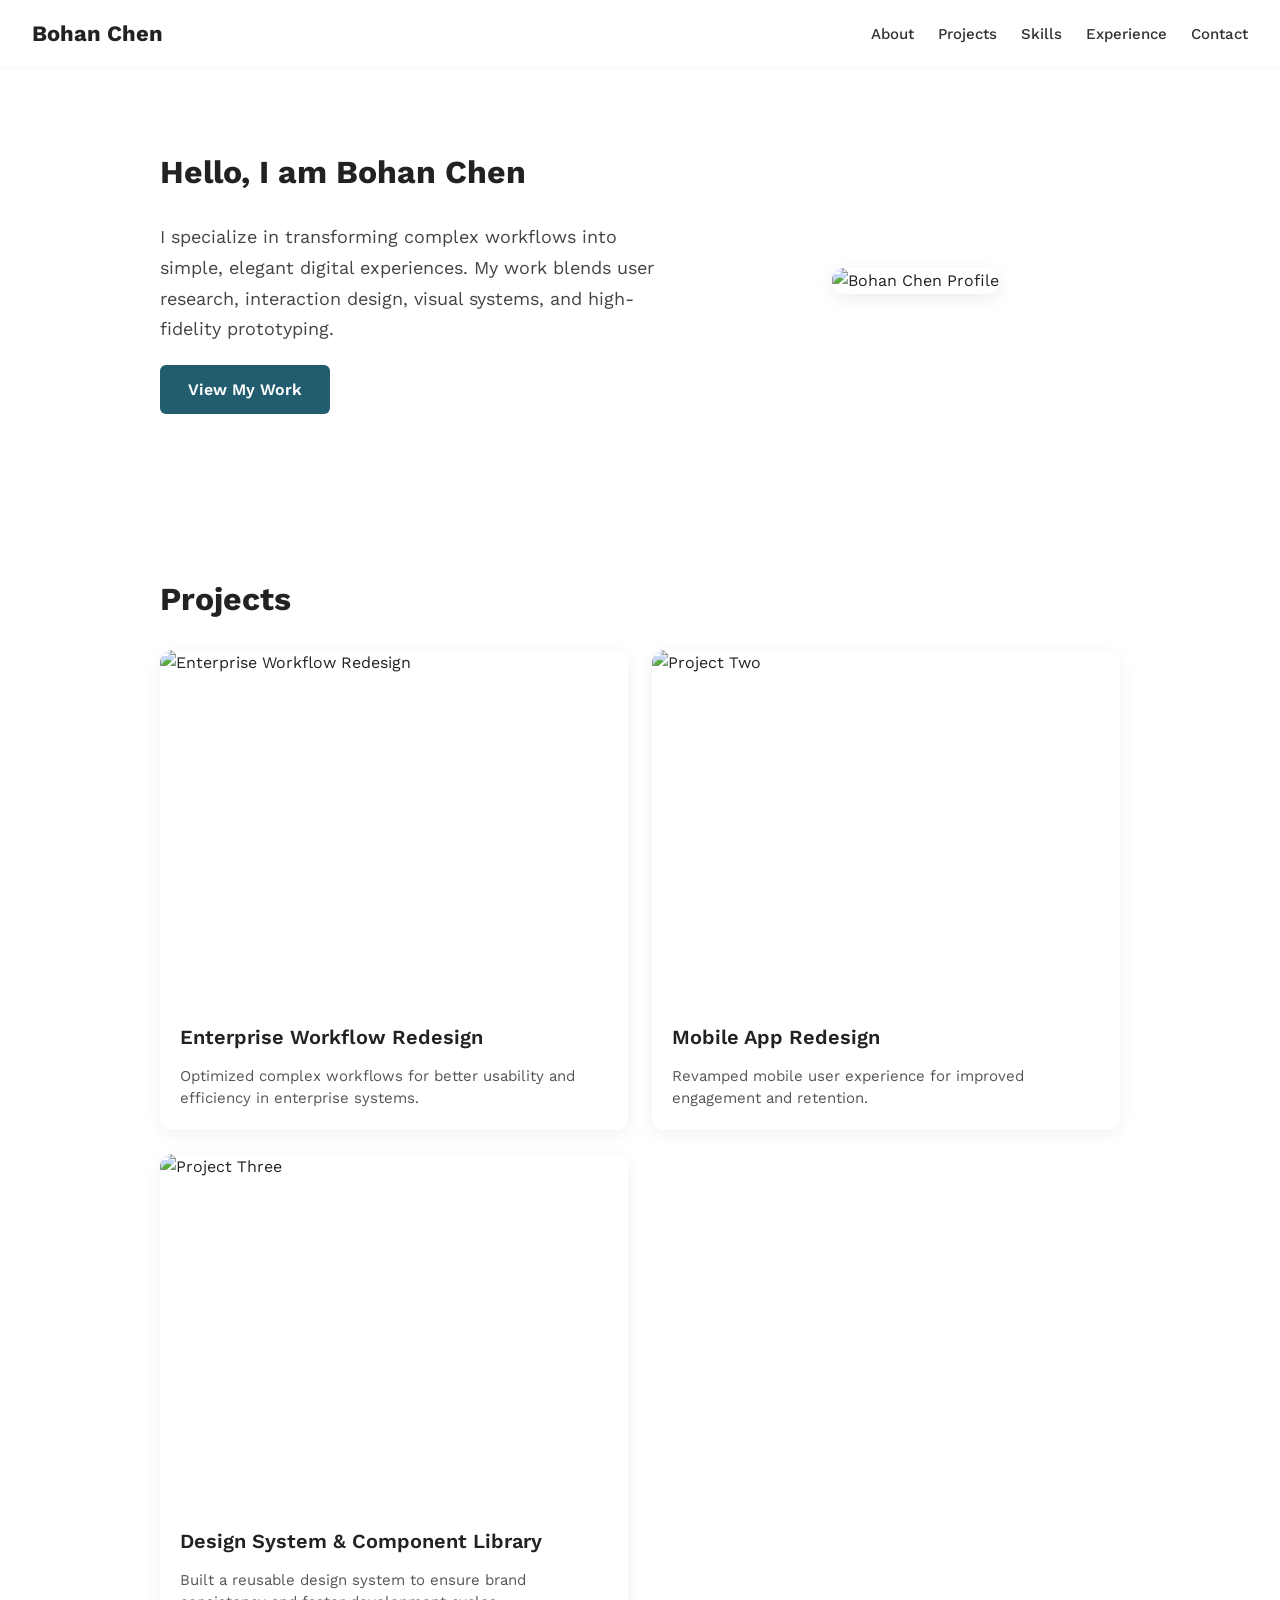
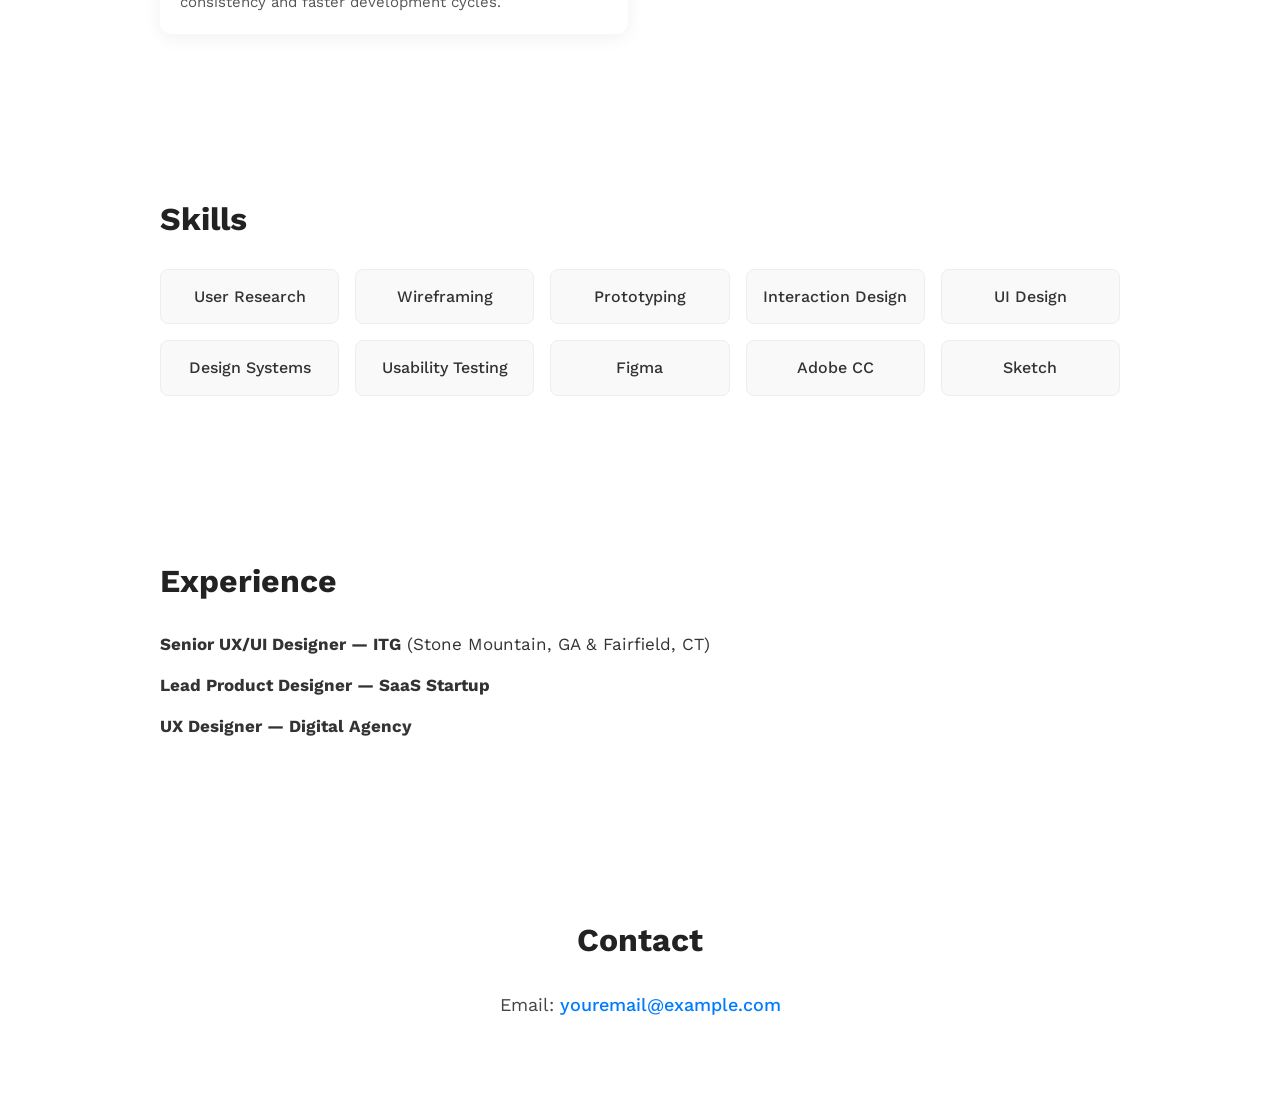
==== index.html @ be6eba89 "initial commit" ====
<!DOCTYPE html>
<html lang="en">
  <head>
    <meta charset="UTF-8" />
    <meta name="viewport" content="width=device-width, initial-scale=1.0" />
    <title>Bohan Chen — Senior UX/UI Designer</title>
    <link rel="stylesheet" href="CSS/styles.css" />
    <!-- Google Fonts: Work Sans -->
    <link href="https://fonts.googleapis.com/css2?family=Work+Sans:wght@300;400;500;600;700&display=swap" rel="stylesheet">

  </head>
  <body>
    <header>
      <div class="logo">Bohan Chen</div>

      <nav id="nav-menu">
        <a href="#about">About</a>
        <a href="#projects">Projects</a>
        <a href="#skills">Skills</a>
        <a href="#experience">Experience</a>
        <a href="#contact">Contact</a>
      </nav>

      <button id="nav-toggle" aria-label="Toggle menu">☰</button>
    </header>

    <!-- About Me -->
    <section id="about" class="section about-section">
      <div class="about-container">
        <!-- Text content -->
        <div class="about-text">
          <h2>Hello, I am Bohan Chen</h2>
          <p class="large-text">
            I specialize in transforming complex workflows into simple, elegant
            digital experiences. My work blends user research, interaction
            design, visual systems, and high-fidelity prototyping.
          </p>
           <!-- Button -->
          <a href="#projects" class="hero-btn">View My Work</a>
        </div>
        <!-- Profile image -->
        <div class="about-image">
          <img
            src="https://images.unsplash.com/photo-1532074205216-d0e1f4b87368?q=80&w=882&auto=format&fit=crop&ixlib=rb-4.1.0&ixid=M3wxMjA3fDB8MHxwaG90by1wYWdlfHx8fGVufDB8fHx8fA%3D%3D"
            alt="Bohan Chen Profile"
          />
        </div>
      </div>
    </section>

    <!-- PROJECTS -->
    <section id="projects" class="section">
      <h2>Projects</h2>
      <div class="projects-grid">
        <!-- Project 1 -->
        <a href="projects/project-1.html" class="project-link">
          <div class="project-card">
            <img
              src="https://images.unsplash.com/photo-1698376621013-c22a62d865b7?q=80&w=1740&auto=format&fit=crop&ixlib=rb-4.1.0&ixid=M3wxMjA3fDB8MHxwaG90by1wYWdlfHx8fGVufDB8fHx8fA%3D%3D"
              alt="Enterprise Workflow Redesign"
              class="project-image"
            />
            <div class="project-content">
              <h3>Enterprise Workflow Redesign</h3>
              <p>
                Optimized complex workflows for better usability and efficiency
                in enterprise systems.
              </p>
            </div>
          </div>
        </a>

        <!-- Project 2 -->
        <div class="project-card">
          <img
            src="https://images.unsplash.com/photo-1698376621013-c22a62d865b7?q=80&w=1740&auto=format&fit=crop&ixlib=rb-4.1.0&ixid=M3wxMjA3fDB8MHxwaG90by1wYWdlfHx8fGVufDB8fHx8fA%3D%3D"
            alt="Project Two"
            class="project-image"
          />
          <div class="project-content">
            <h3>Mobile App Redesign</h3>
            <p>
              Revamped mobile user experience for improved engagement and
              retention.
            </p>
          </div>
        </div>

        <!-- Project 3 -->
        <div class="project-card">
          <img
            src="https://images.unsplash.com/photo-1698376621013-c22a62d865b7?q=80&w=1740&auto=format&fit=crop&ixlib=rb-4.1.0&ixid=M3wxMjA3fDB8MHxwaG90by1wYWdlfHx8fGVufDB8fHx8fA%3D%3D"
            alt="Project Three"
            class="project-image"
          />
          <div class="project-content">
            <h3>Design System & Component Library</h3>
            <p>
              Built a reusable design system to ensure brand consistency and
              faster development cycles.
            </p>
          </div>
        </div>
      </div>
    </section>

    <!-- Skills -->
    <section id="skills" class="section">
      <h2>Skills</h2>
      <ul class="skills-grid">
        <li>User Research</li>
        <li>Wireframing</li>
        <li>Prototyping</li>
        <li>Interaction Design</li>
        <li>UI Design</li>
        <li>Design Systems</li>
        <li>Usability Testing</li>
        <li>Figma</li>
        <li>Adobe CC</li>
        <li>Sketch</li>
      </ul>
    </section>

    <!-- Experience -->
    <section id="experience" class="section">
      <h2>Experience</h2>
      <ul class="experience-list">
        <li>
          <strong>Senior UX/UI Designer — ITG</strong> (Stone Mountain, GA &
          Fairfield, CT)
        </li>
        <li><strong>Lead Product Designer — SaaS Startup</strong></li>
        <li><strong>UX Designer — Digital Agency</strong></li>
      </ul>
    </section>

    <!-- Contact -->
    <section id="contact" class="section contact">
      <h2>Contact</h2>
      <p>
        Email: <a href="mailto:youremail@example.com">youremail@example.com</a>
      </p>
    </section>

    <!-- Javascript -->
    <script src="JS/main.js"></script>
  </body>
</html>
---- CSS/styles.css ----
/* RESET & GLOBAL */
* {
  margin: 0;
  padding: 0;
  box-sizing: border-box;
}
body {
  font-family: -apple-system, BlinkMacSystemFont, "Segoe UI", Roboto, Arial, sans-serif;
  line-height: 1.6;
  color: #222;
  background: #fff;
  scroll-behavior: smooth;
}
a {
  text-decoration: none;
  color: inherit;
} 
  
/* Global font */
body {
    font-family: 'Work Sans', sans-serif;
}

/* Headings */
h1, h2, h3, h4, h5, h6 {
    font-weight: 600; /* semi-bold */
}

/* Paragraphs and body text */
p, li, a, span {
    font-weight: 400; /* normal */
}



/* HEADER */
header {
  position: sticky;
  top: 0;
  width: 100%;
  background: rgba(255, 255, 255, 0.95);
  backdrop-filter: saturate(180%) blur(10px);
  display: flex;
  justify-content: space-between;
  align-items: center;
  padding: 16px 32px;
  box-shadow: 0 1px 4px rgba(0,0,0,0.05);
  z-index: 1000;
}

.logo {
  font-size: 22px;
  font-weight: bold;
}

nav {
  display: flex;
  gap: 24px;
}

nav a {
  font-size: 15px;
  font-weight: 500;
  color: #333;
  transition: color 0.2s ease;
}

nav a:hover {
  color: #007bff;
}

#nav-toggle {
  display: none;
  font-size: 26px;
  background: none;
  border: none;
  cursor: pointer;
}

/* ABOUT SECTION */
.about-section {
    padding: 60px 20px;
}

.about-container {
    display: flex;
    align-items: center;
    justify-content: space-between;
    max-width: 1000px;
    margin: auto;
    gap: 40px;
    flex-wrap: wrap; /* Makes it responsive */
}

.about-text {
    flex: 1 1 500px;
}

.about-image {
    flex: 1 1 400px;
    text-align: center;
}

.about-image img {
    max-width: 100%;
    height: auto;
    border-radius: 12px;
    box-shadow: 0 4px 18px rgba(0,0,0,0.08);
}

.hero-btn {
    display: inline-block;
    padding: 12px 28px;
    background-color: #215D6E;
    color: #fff;
    border-radius: 6px;
    text-decoration: none;
    font-weight: 600;
    transition: background-color 0.3s ease, transform 0.3s ease;
    margin-top: 20px; /* space below text */
}
.hero-btn:hover {
    background-color: #1a4d54;
    transform: translateY(-2px);
}



/* SECTIONS */
.section {
  padding: 80px 20px;
  max-width: 1000px;
  margin: auto;
}
.section h2 {
  font-size: 32px;
  font-weight: 700;
  margin-bottom: 24px;
}
.section p {
  font-size: 18px;
  color: #444;
  line-height: 1.7;
}

/* SKILLS */
.skills-grid {
  display: grid;
  grid-template-columns: repeat(auto-fit, minmax(160px, 1fr));
  gap: 16px;
  list-style: none;
}

.skills-grid li {
  background: #f9f9f9;
  border: 1px solid #eee;
  padding: 14px;
  text-align: center;
  border-radius: 8px;
  font-weight: 500;
  color: #333;
  transition: background 0.2s ease;
}
.skills-grid li:hover {
  background: #fff;
}

/* PROJECTS */
.projects-grid {
    display: grid;
    gap: 24px;
    grid-template-columns: repeat(2, 1fr); /* exactly 2 columns on desktop */
}

/* Responsive: 1 column on mobile */
@media (max-width: 768px) {
    .projects-grid {
        grid-template-columns: 1fr;
    }
}

.project-card {
    background: #fff;
    border-radius: 12px;
    box-shadow: 0 4px 18px rgba(0,0,0,0.06);
    transition: transform 0.2s ease, box-shadow 0.2s ease;
    overflow: hidden;
    display: flex;
    flex-direction: column;
}

.project-card:hover {
    transform: translateY(-4px);
    box-shadow: 0 8px 28px rgba(0,0,0,0.1);
}

.project-card .project-image {
    width: 100%;
    aspect-ratio: 4 / 3; /* width:height = 4:3 */
    object-fit: cover;   /* ensures image fills the box without stretching */
    display: block;
    border-top-left-radius: 12px;
    border-top-right-radius: 12px;
}


.project-card .project-content {
    padding: 20px;
}

.project-card h3 {
    font-size: 20px;
    margin-bottom: 12px;
}

.project-card p {
    font-size: 15px;
    color: #555;
    line-height: 1.5;
}

/* EXPERIENCE LIST */
.experience-list {
  list-style: none;
  padding-left: 0;
}
.experience-list li {
  margin-bottom: 14px;
  font-size: 17px;
  color: #333;
}

/* CONTACT SECTION */
.contact {
  text-align: center;
  padding-bottom: 100px;
}
.contact p a {
  color: #007bff;
  font-weight: 500;
}

/* RESPONSIVE / MOBILE MENU */
@media (max-width: 770px) {
  nav {
    display: none;
    flex-direction: column;
    gap: 16px;
    padding: 20px;
    background: white;
    position: absolute;
    top: 64px;
    right: 32px;
    width: 200px;
    box-shadow: 0 4px 24px rgba(0,0,0,0.1);
    border-radius: 8px;
  }
  nav.open {
    display: flex;
  }
  #nav-toggle {
    display: block;
  }
}

/* HERO PROJECT IMAGE */
.hero-image {
    width: 100%;
    aspect-ratio: 16 / 6;    /* width:height = 16:6 (shorter than before) */
    object-fit: cover;
    display: block;
}


/* PROJECT TITLE */
.project-title h1 {
    font-size: 36px;
    font-weight: 800;
    margin-bottom: 12px;
}
.project-title h2 {
    font-size: 20px;
    font-weight: 400;
    color: #555;
}

/* BULLETS */
.project-bullets ul {
    list-style-type: disc;
    margin-left: 20px;
}

/* COMPARISON CHART */
.project-chart table {
    width: 100%;
    border-collapse: collapse;
    margin-top: 16px;
}
.project-chart th, .project-chart td {
    border: 1px solid #ddd;
    padding: 12px;
    text-align: center;
}
.project-chart th {
    background-color: #f4f4f4;
    font-weight: 600;
}

/* IMAGE GRID */
.image-grid {
    display: grid;
    grid-template-columns: repeat(auto-fit, minmax(280px, 1fr));
    gap: 16px;
    margin-top: 16px;
}
.image-grid img {
    width: 100%;
    border-radius: 8px;
    object-fit: cover;
}
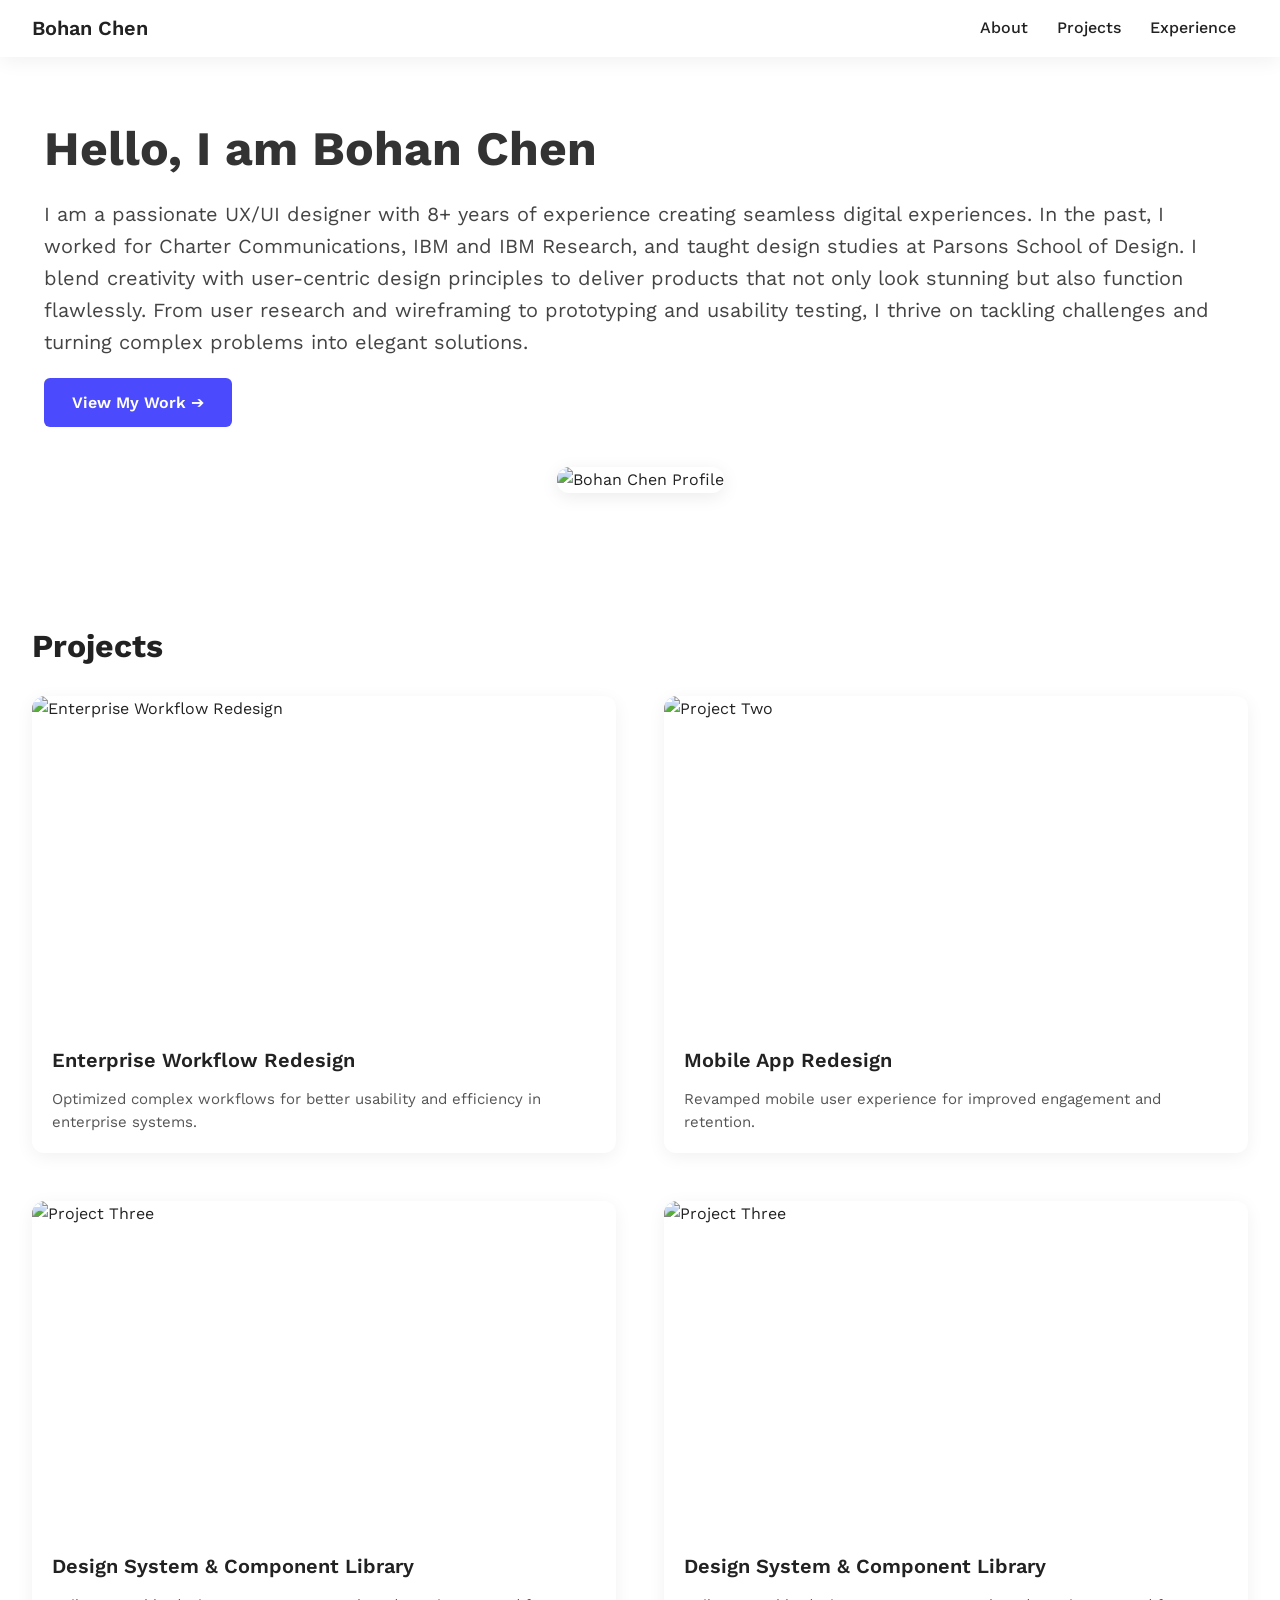
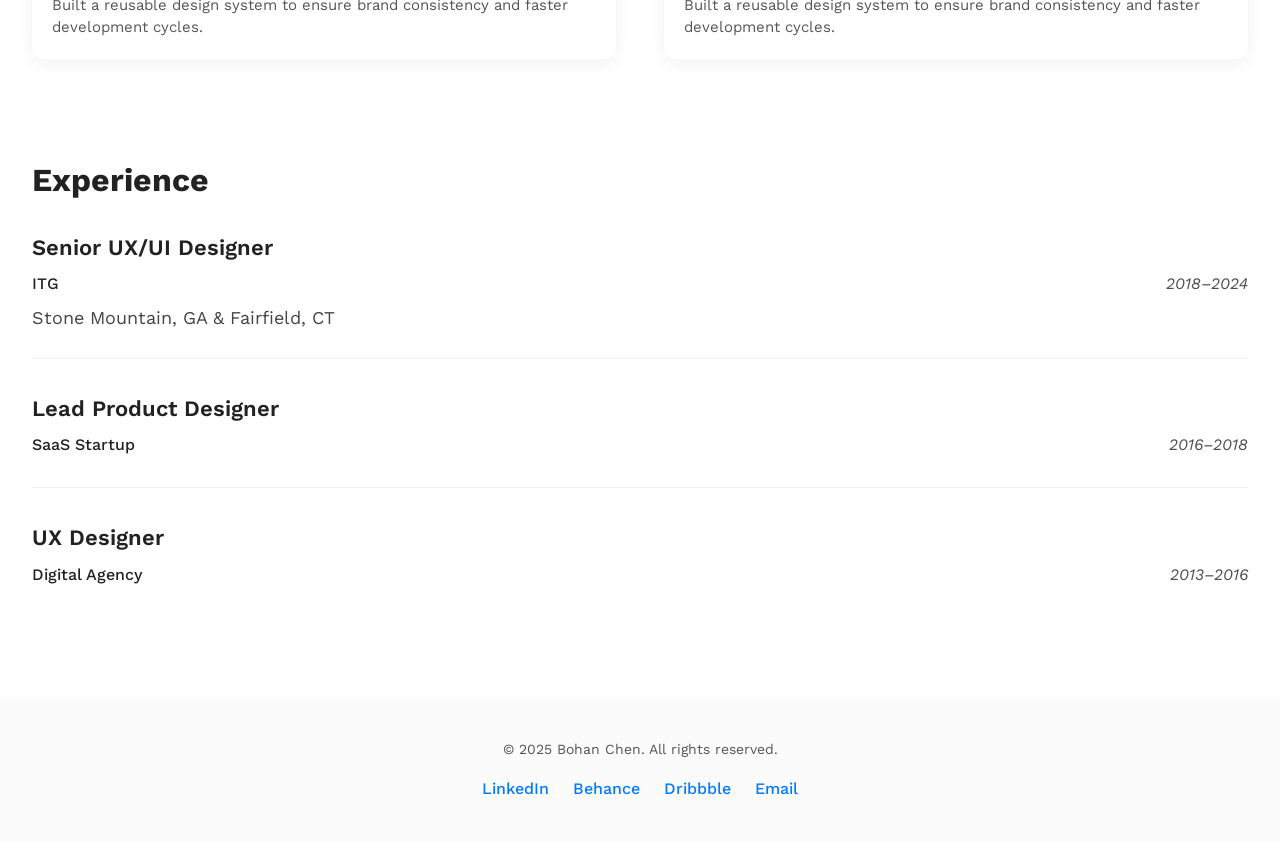
==== commit 35d70f42: "update style and Update portfolio: mobile menu overlay, close button fix, projects grid padding, foo" ====
--- a/index.html
+++ b/index.html
@@ -6,42 +6,53 @@
     <title>Bohan Chen — Senior UX/UI Designer</title>
     <link rel="stylesheet" href="CSS/styles.css" />
     <!-- Google Fonts: Work Sans -->
-    <link href="https://fonts.googleapis.com/css2?family=Work+Sans:wght@300;400;500;600;700&display=swap" rel="stylesheet">
-
+    <link
+      href="https://fonts.googleapis.com/css2?family=Work+Sans:wght@300;400;500;600;700&display=swap"
+      rel="stylesheet"
+    />
   </head>
   <body>
     <header>
-      <div class="logo">Bohan Chen</div>
+      <div class="header-container">
+        <div class="logo">Bohan Chen</div>
 
-      <nav id="nav-menu">
-        <a href="#about">About</a>
-        <a href="#projects">Projects</a>
-        <a href="#skills">Skills</a>
-        <a href="#experience">Experience</a>
-        <a href="#contact">Contact</a>
-      </nav>
+        <nav id="nav-menu">
+            <button id="nav-close" aria-label="Close menu">×</button>
+          <a href="#about">About</a>
+          <a href="#projects">Projects</a>
+          <a href="#experience">Experience</a>
+        </nav>
 
-      <button id="nav-toggle" aria-label="Toggle menu">☰</button>
+        <button id="nav-toggle">☰</button>
+      </div>
     </header>
 
+
+
     <!-- About Me -->
-    <section id="about" class="section about-section">
+    <section id="about" class="about-section">
       <div class="about-container">
         <!-- Text content -->
         <div class="about-text">
           <h2>Hello, I am Bohan Chen</h2>
           <p class="large-text">
-            I specialize in transforming complex workflows into simple, elegant
-            digital experiences. My work blends user research, interaction
-            design, visual systems, and high-fidelity prototyping.
+            I am a passionate UX/UI designer with 8+ years of experience creating seamless 
+            digital experiences. In the past, I worked for Charter Communications, IBM and IBM Research, 
+            and taught design studies at Parsons School of Design. I blend creativity with user-centric 
+            design principles to deliver products that not only look stunning but also function flawlessly. 
+            From user research and wireframing to prototyping and usability testing, I thrive on tackling 
+            challenges and turning complex problems into elegant solutions.
           </p>
-           <!-- Button -->
-          <a href="#projects" class="hero-btn">View My Work</a>
+          <!-- Button -->
+          <a href="#projects" class="hero-btn">
+            View My Work
+            <span class="btn-icon">➔</span>
+          </a>
         </div>
         <!-- Profile image -->
         <div class="about-image">
           <img
-            src="https://images.unsplash.com/photo-1532074205216-d0e1f4b87368?q=80&w=882&auto=format&fit=crop&ixlib=rb-4.1.0&ixid=M3wxMjA3fDB8MHxwaG90by1wYWdlfHx8fGVufDB8fHx8fA%3D%3D"
+            src="https://images.unsplash.com/photo-1506794778202-cad84cf45f1d?q=80&w=987&auto=format&fit=crop&ixlib=rb-4.1.0&ixid=M3wxMjA3fDB8MHxwaG90by1wYWdlfHx8fGVufDB8fHx8fA%3D%3D"
             alt="Bohan Chen Profile"
           />
         </div>
@@ -101,46 +112,81 @@
             </p>
           </div>
         </div>
+         <!-- Project 4 -->
+        <div class="project-card">
+          <img
+            src="https://images.unsplash.com/photo-1698376621013-c22a62d865b7?q=80&w=1740&auto=format&fit=crop&ixlib=rb-4.1.0&ixid=M3wxMjA3fDB8MHxwaG90by1wYWdlfHx8fGVufDB8fHx8fA%3D%3D"
+            alt="Project Three"
+            class="project-image"
+          />
+          <div class="project-content">
+            <h3>Design System & Component Library</h3>
+            <p>
+              Built a reusable design system to ensure brand consistency and
+              faster development cycles.
+            </p>
+          </div>
+        </div>
       </div>
     </section>
 
-    <!-- Skills -->
-    <section id="skills" class="section">
-      <h2>Skills</h2>
-      <ul class="skills-grid">
-        <li>User Research</li>
-        <li>Wireframing</li>
-        <li>Prototyping</li>
-        <li>Interaction Design</li>
-        <li>UI Design</li>
-        <li>Design Systems</li>
-        <li>Usability Testing</li>
-        <li>Figma</li>
-        <li>Adobe CC</li>
-        <li>Sketch</li>
-      </ul>
-    </section>
+    <!-- EXPERIENCE -->
+    <section id="experience" class="section experience-section">
+      <h2>Experience</h2>
 
-    <!-- Experience -->
-    <section id="experience" class="section">
-      <h2>Experience</h2>
-      <ul class="experience-list">
-        <li>
-          <strong>Senior UX/UI Designer — ITG</strong> (Stone Mountain, GA &
-          Fairfield, CT)
-        </li>
-        <li><strong>Lead Product Designer — SaaS Startup</strong></li>
-        <li><strong>UX Designer — Digital Agency</strong></li>
-      </ul>
-    </section>
+      <div class="experience-item">
+        <h3 class="job-title">Senior UX/UI Designer</h3>
+        <div class="job-meta">
+          <span class="company">ITG</span>
+          <span class="year">2018–2024</span>
+        </div>
+        <p class="job-location">Stone Mountain, GA & Fairfield, CT</p>
+      </div>
 
-    <!-- Contact -->
-    <section id="contact" class="section contact">
-      <h2>Contact</h2>
-      <p>
-        Email: <a href="mailto:youremail@example.com">youremail@example.com</a>
-      </p>
-    </section>
+      <div class="experience-item">
+        <h3 class="job-title">Lead Product Designer</h3>
+        <div class="job-meta">
+          <span class="company">SaaS Startup</span>
+          <span class="year">2016–2018</span>
+        </div>
+      </div>
+
+      <div class="experience-item">
+        <h3 class="job-title">UX Designer</h3>
+        <div class="job-meta">
+          <span class="company">Digital Agency</span>
+          <span class="year">2013–2016</span>
+        </div>
+      </div>
+    </section>    
+
+    <!-- FOOTER -->
+    <footer class="site-footer">
+      <div class="footer-container">
+        <p>&copy; 2025 Bohan Chen. All rights reserved.</p>
+        <div class="footer-socials">
+          <a
+            href="https://www.linkedin.com/in/yourprofile"
+            target="_blank"
+            aria-label="LinkedIn"
+            >LinkedIn</a
+          >
+          <a
+            href="https://www.behance.net/yourprofile"
+            target="_blank"
+            aria-label="Behance"
+            >Behance</a
+          >
+          <a
+            href="https://dribbble.com/yourprofile"
+            target="_blank"
+            aria-label="Dribbble"
+            >Dribbble</a
+          >
+          <a href="mailto:youremail@example.com" aria-label="Email">Email</a>
+        </div>
+      </div>
+    </footer>
 
     <!-- Javascript -->
     <script src="JS/main.js"></script>
--- a/CSS/styles.css
+++ b/CSS/styles.css
@@ -34,76 +34,175 @@
 
 
 /* HEADER */
+/* Glass Header */
 header {
-  position: sticky;
-  top: 0;
-  width: 100%;
-  background: rgba(255, 255, 255, 0.95);
-  backdrop-filter: saturate(180%) blur(10px);
-  display: flex;
-  justify-content: space-between;
-  align-items: center;
-  padding: 16px 32px;
-  box-shadow: 0 1px 4px rgba(0,0,0,0.05);
-  z-index: 1000;
-}
-
-.logo {
-  font-size: 22px;
-  font-weight: bold;
-}
-
-nav {
-  display: flex;
-  gap: 24px;
-}
-
-nav a {
-  font-size: 15px;
-  font-weight: 500;
-  color: #333;
-  transition: color 0.2s ease;
-}
-
-nav a:hover {
-  color: #007bff;
-}
-
+    position: fixed;
+    top: 0;
+    left: 0;
+    width: 100%;
+    padding: 12px 0;
+    z-index: 1000;
+
+    background: rgba(255, 255, 255, 0.4);
+    backdrop-filter: blur(16px) saturate(180%);
+    -webkit-backdrop-filter: blur(16px) saturate(180%);
+    border-bottom: 1px solid rgba(255, 255, 255, 0.3);
+    box-shadow: 0 4px 20px rgba(0,0,0,0.06);
+}
+
+/* Max-width container */
+.header-container {
+    max-width: 1440px;
+    margin: 0 auto;
+    padding: 0 32px;
+
+    display: flex;
+    justify-content: space-between;
+    align-items: center;
+}
+
+/* Logo */
+header .logo {
+    font-size: 20px;
+    font-weight: 600;
+}
+
+/* Navigation links */
+header nav a {
+    margin: 0 12px;
+    font-size: 16px;
+    font-weight: 500;
+    color: var(--text-primary);
+    transition: opacity 0.25s ease;
+}
+
+header nav a:hover {
+    opacity: 0.6;
+}
+
+/* Mobile menu button */
 #nav-toggle {
-  display: none;
-  font-size: 26px;
-  background: none;
-  border: none;
-  cursor: pointer;
-}
+    display: none;
+    background: none;
+    border: none;
+    font-size: 26px;
+    cursor: pointer;
+}
+
+/* MOBILE MENU: slide-in from right */
+
+#nav-close {
+  display: none; /* hide by default on desktop */
+}
+
+@media (max-width: 770px) {
+  #nav-close {
+    display: block; /* show only on mobile */
+    align-self: flex-end;
+    font-size: 28px;
+    background: none;
+    border: none;
+    cursor: pointer;
+    color: #333;
+    margin-bottom: 24px;
+    transition: color 0.2s ease;
+  }
+
+  #nav-close:hover {
+    color: #007bff;
+  }
+}
+
+
+@media (max-width: 770px) {
+  nav {
+    display: flex;
+    flex-direction: column;
+    gap: 16px;
+    padding: 40px 24px;
+    background: rgba(255, 255, 255, 0.95);
+    backdrop-filter: saturate(180%) blur(10px);
+    position: fixed;
+    top: 0;
+    right: -100%; /* hidden by default */
+    height: 100vh;
+    width: 66.66%; /* 2/3 screen */
+    max-width: 400px; /* optional max width */
+    box-shadow: -4px 0 24px rgba(0,0,0,0.1);
+    border-radius: 12px 0 0 12px;
+    transition: right 0.3s ease;
+    z-index: 2000;
+  }
+
+  nav.open {
+    right: 0; /* slide in */
+  }
+
+  #nav-toggle {
+    display: block;
+  }
+}
+
+
 
 /* ABOUT SECTION */
 .about-section {
-    padding: 60px 20px;
-}
+    padding: 140px 20px 64px; 
+    /* top = 140px (avoids overlap)
+       bottom = 120px (more breathing room)
+       sides = 20px 
+    */
+}
+
+@media (max-width: 768px) {
+    .about-section {
+        padding: 120px 0px 32px; /* slightly reduced for mobile */
+    }
+}
+.about-text h2 {
+    font-size: 48px; /* or 44px, adjust to taste */
+    font-weight: 700;
+    line-height: 1.2;
+    margin-bottom: 20px;
+    color: #333;
+}
+.about-text .large-text {
+    font-size: 20px; /* slightly bigger for hero feel */
+    line-height: 1.6;
+    color: #444;
+}
+
 
 .about-container {
     display: flex;
     align-items: center;
     justify-content: space-between;
-    max-width: 1000px;
+    max-width: 1440px;
     margin: auto;
     gap: 40px;
-    flex-wrap: wrap; /* Makes it responsive */
-}
+    flex-wrap: wrap;
+    padding: 0 24px; /* MATCH HEADER PADDING */
+}
+
+.about-section {
+    padding-top: 120px; /* adjust to taste */
+    padding-bottom: 80px;
+}
+
 
 .about-text {
-    flex: 1 1 500px;
+    flex: 1 1 900px;
 }
 
 .about-image {
-    flex: 1 1 400px;
+    flex: 1 1 300px;
     text-align: center;
 }
 
 .about-image img {
     max-width: 100%;
-    height: auto;
+    max-height: auto;
+    object-fit: cover;
     border-radius: 12px;
     box-shadow: 0 4px 18px rgba(0,0,0,0.08);
 }
@@ -111,7 +210,7 @@
 .hero-btn {
     display: inline-block;
     padding: 12px 28px;
-    background-color: #215D6E;
+    background-color: #4b4afc;
     color: #fff;
     border-radius: 6px;
     text-decoration: none;
@@ -120,7 +219,7 @@
     margin-top: 20px; /* space below text */
 }
 .hero-btn:hover {
-    background-color: #1a4d54;
+    background-color: #3b3bdb;
     transform: translateY(-2px);
 }
 
@@ -128,8 +227,8 @@
 
 /* SECTIONS */
 .section {
-  padding: 80px 20px;
-  max-width: 1000px;
+  padding: 48px 32px;
+  max-width: 1440px;
   margin: auto;
 }
 .section h2 {
@@ -143,32 +242,10 @@
   line-height: 1.7;
 }
 
-/* SKILLS */
-.skills-grid {
-  display: grid;
-  grid-template-columns: repeat(auto-fit, minmax(160px, 1fr));
-  gap: 16px;
-  list-style: none;
-}
-
-.skills-grid li {
-  background: #f9f9f9;
-  border: 1px solid #eee;
-  padding: 14px;
-  text-align: center;
-  border-radius: 8px;
-  font-weight: 500;
-  color: #333;
-  transition: background 0.2s ease;
-}
-.skills-grid li:hover {
-  background: #fff;
-}
-
 /* PROJECTS */
 .projects-grid {
     display: grid;
-    gap: 24px;
+    gap: 48px;
     grid-template-columns: repeat(2, 1fr); /* exactly 2 columns on desktop */
 }
 
@@ -176,6 +253,7 @@
 @media (max-width: 768px) {
     .projects-grid {
         grid-template-columns: 1fr;
+        gap: 32px;
     }
 }
 
@@ -196,7 +274,7 @@
 
 .project-card .project-image {
     width: 100%;
-    aspect-ratio: 4 / 3; /* width:height = 4:3 */
+    aspect-ratio: 16 / 9; /* width:height = 10:9 */
     object-fit: cover;   /* ensures image fills the box without stretching */
     display: block;
     border-top-left-radius: 12px;
@@ -219,50 +297,91 @@
     line-height: 1.5;
 }
 
-/* EXPERIENCE LIST */
-.experience-list {
-  list-style: none;
-  padding-left: 0;
-}
-.experience-list li {
-  margin-bottom: 14px;
-  font-size: 17px;
-  color: #333;
-}
-
-/* CONTACT SECTION */
-.contact {
-  text-align: center;
-  padding-bottom: 100px;
-}
-.contact p a {
-  color: #007bff;
+/* EXPERIENCE SECTION */
+.experience-item {
+  margin-bottom: 32px;
+  padding-bottom: 24px;
+  border-bottom: 1px solid rgba(0,0,0,0.06);
+}
+
+.experience-item:last-child {
+  border-bottom: none;
+}
+
+.job-title {
+  font-size: 22px;
+  font-weight: 600;
+  margin-bottom: 6px;
+  color: var(--text-primary);
+}
+
+.job-meta {
+  display: flex;
+  justify-content: space-between;
+  font-size: 16px;
+  color: var(--text-secondary);
+  margin-bottom: 6px;
+}
+
+.company {
   font-weight: 500;
 }
 
-/* RESPONSIVE / MOBILE MENU */
-@media (max-width: 770px) {
-  nav {
-    display: none;
-    flex-direction: column;
-    gap: 16px;
-    padding: 20px;
-    background: white;
-    position: absolute;
-    top: 64px;
-    right: 32px;
-    width: 200px;
-    box-shadow: 0 4px 24px rgba(0,0,0,0.1);
-    border-radius: 8px;
-  }
-  nav.open {
+.year {
+  font-style: italic;
+  opacity: 0.8;
+}
+
+.job-location {
+  font-size: 15px;
+  color: var(--text-tertiary);
+  margin-top: 4px;
+}
+
+
+/* FOOTER */
+.site-footer {
+    background: #fbfbfb;
+    backdrop-filter: saturate(180%) blur(12px);
+    -webkit-backdrop-filter: saturate(180%) blur(12px);
+    border-top: 1px solid rgba(255,255,255,0.3);
+    padding: 40px 32px;
+    text-align: center;
+}
+
+.footer-container {
+    max-width: 1440px;
+    margin: auto;
+}
+
+.footer-container p {
+    font-size: 14px;
+    color: #555;
+    margin-bottom: 16px;
+}
+
+.footer-socials {
     display: flex;
-  }
-  #nav-toggle {
-    display: block;
-  }
-}
-
+    justify-content: center;
+    gap: 24px;
+    flex-wrap: wrap;
+}
+
+.footer-socials a {
+    font-weight: 500;
+    color: #007bff;
+    transition: color 0.3s ease;
+}
+
+.footer-socials a:hover {
+    color: #215D6E;
+    text-decoration: underline;
+}
+
+
+
+
+/* --------------------- PROJECT DETAIL PAGE STYLES --------------------- */
 /* HERO PROJECT IMAGE */
 .hero-image {
     width: 100%;
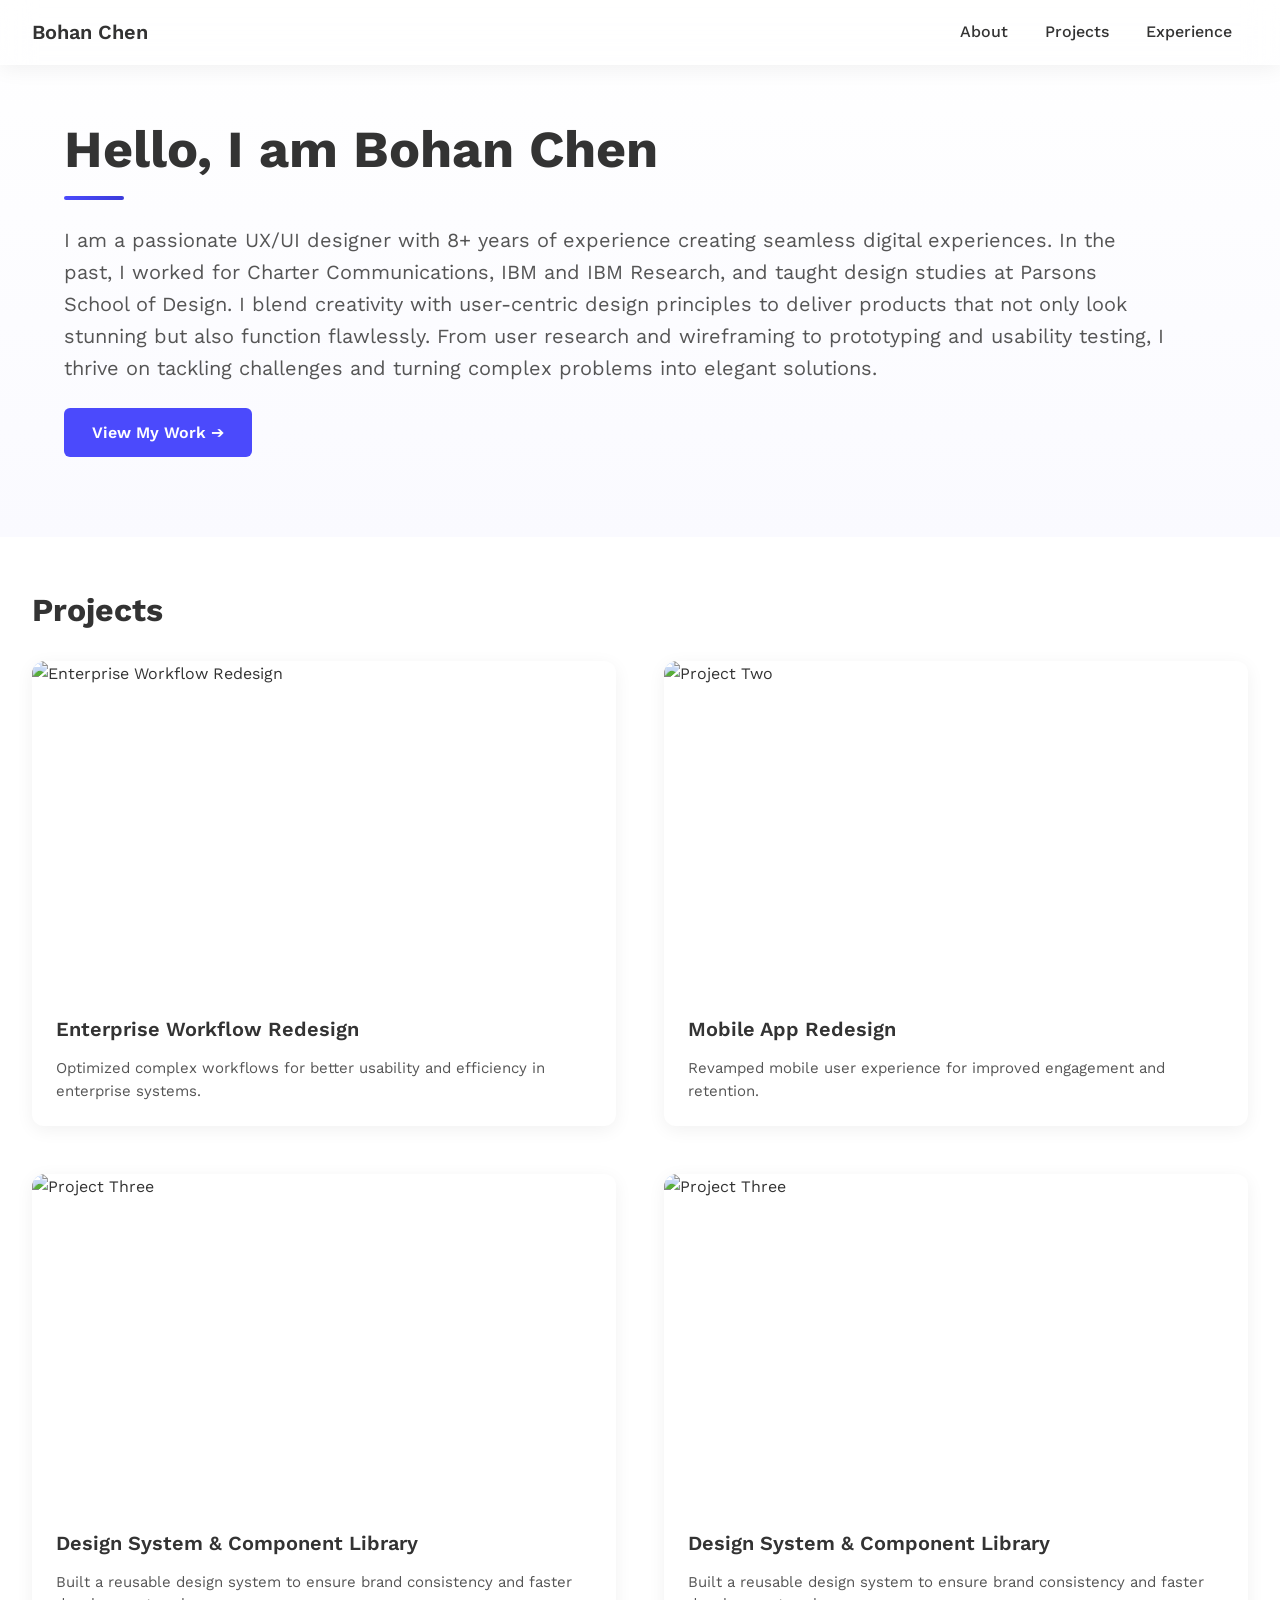
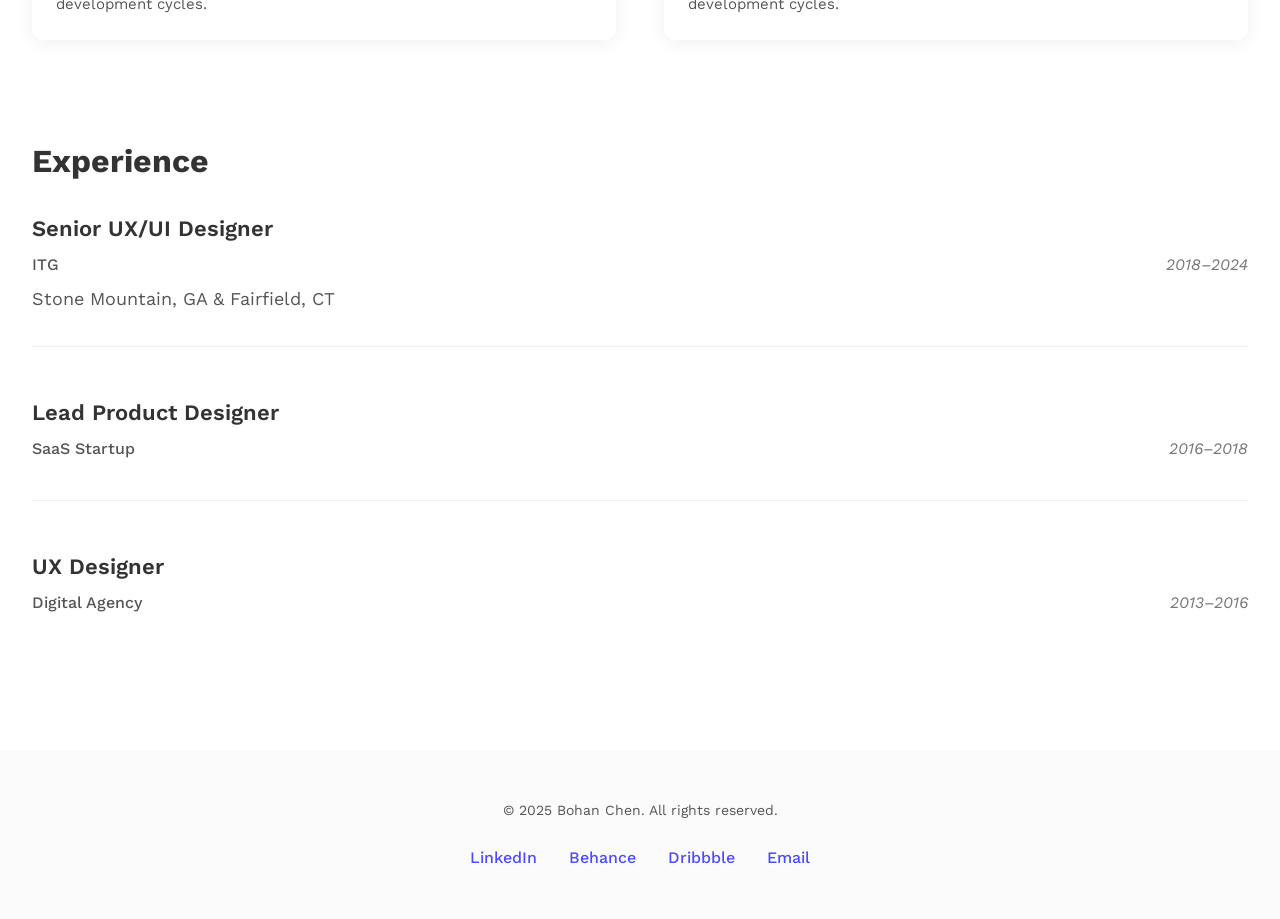
==== commit 465c80d9: "update the hero by removing the image, clean up the CSS file" ====
--- a/index.html
+++ b/index.html
@@ -48,13 +48,6 @@
             View My Work
             <span class="btn-icon">➔</span>
           </a>
-        </div>
-        <!-- Profile image -->
-        <div class="about-image">
-          <img
-            src="https://images.unsplash.com/photo-1506794778202-cad84cf45f1d?q=80&w=987&auto=format&fit=crop&ixlib=rb-4.1.0&ixid=M3wxMjA3fDB8MHxwaG90by1wYWdlfHx8fGVufDB8fHx8fA%3D%3D"
-            alt="Bohan Chen Profile"
-          />
         </div>
       </div>
     </section>
--- a/CSS/styles.css
+++ b/CSS/styles.css
@@ -1,46 +1,66 @@
+/* ---------------------------------- */
+/* VARIABLES */
+/* ---------------------------------- */
+:root {
+    /* Colors */
+    --color-primary: #4b4afc;
+    --color-primary-dark: #3b3bdb;
+    --color-text: #333;
+    --color-text-secondary: #555;
+    --color-text-tertiary: #777;
+    --color-bg: #fff;
+    --color-bg-light: #fbfbfb;
+    
+    /* Spacing */
+    --spacing-xs: 12px;
+    --spacing-sm: 16px;
+    --spacing-md: 24px;
+    --spacing-lg: 32px;
+    --spacing-xl: 48px;
+    
+    /* Fonts */
+    --font-family: 'Work Sans', sans-serif;
+}
+
+/* ---------------------------------- */
 /* RESET & GLOBAL */
+/* ---------------------------------- */
 * {
-  margin: 0;
-  padding: 0;
-  box-sizing: border-box;
-}
+    margin: 0;
+    padding: 0;
+    box-sizing: border-box;
+}
+
 body {
-  font-family: -apple-system, BlinkMacSystemFont, "Segoe UI", Roboto, Arial, sans-serif;
-  line-height: 1.6;
-  color: #222;
-  background: #fff;
-  scroll-behavior: smooth;
-}
+    font-family: var(--font-family);
+    line-height: 1.6;
+    color: var(--color-text);
+    background: var(--color-bg);
+    scroll-behavior: smooth;
+}
+
 a {
-  text-decoration: none;
-  color: inherit;
-} 
-  
-/* Global font */
-body {
-    font-family: 'Work Sans', sans-serif;
-}
-
-/* Headings */
+    text-decoration: none;
+    color: inherit;
+}
+
 h1, h2, h3, h4, h5, h6 {
-    font-weight: 600; /* semi-bold */
-}
-
-/* Paragraphs and body text */
+    font-weight: 600;
+}
+
 p, li, a, span {
-    font-weight: 400; /* normal */
-}
-
-
-
-/* HEADER */
-/* Glass Header */
+    font-weight: 400;
+}
+
+/* ---------------------------------- */
+/* HEADER & NAVIGATION */
+/* ---------------------------------- */
 header {
     position: fixed;
     top: 0;
     left: 0;
     width: 100%;
-    padding: 12px 0;
+    padding: var(--spacing-sm) 0;
     z-index: 1000;
 
     background: rgba(255, 255, 255, 0.4);
@@ -50,29 +70,24 @@
     box-shadow: 0 4px 20px rgba(0,0,0,0.06);
 }
 
-/* Max-width container */
 .header-container {
     max-width: 1440px;
     margin: 0 auto;
-    padding: 0 32px;
-
+    padding: 0 var(--spacing-lg);
     display: flex;
     justify-content: space-between;
     align-items: center;
 }
 
-/* Logo */
 header .logo {
     font-size: 20px;
     font-weight: 600;
 }
 
-/* Navigation links */
 header nav a {
-    margin: 0 12px;
+    margin: 0 var(--spacing-sm);
     font-size: 16px;
     font-weight: 500;
-    color: var(--text-primary);
     transition: opacity 0.25s ease;
 }
 
@@ -80,7 +95,6 @@
     opacity: 0.6;
 }
 
-/* Mobile menu button */
 #nav-toggle {
     display: none;
     background: none;
@@ -89,182 +103,178 @@
     cursor: pointer;
 }
 
-/* MOBILE MENU: slide-in from right */
-
 #nav-close {
-  display: none; /* hide by default on desktop */
-}
-
+    display: none; /* desktop default */
+}
+
+/* MOBILE MENU */
 @media (max-width: 770px) {
-  #nav-close {
-    display: block; /* show only on mobile */
-    align-self: flex-end;
-    font-size: 28px;
-    background: none;
-    border: none;
-    cursor: pointer;
-    color: #333;
-    margin-bottom: 24px;
-    transition: color 0.2s ease;
-  }
-
-  #nav-close:hover {
-    color: #007bff;
-  }
-}
-
-
-@media (max-width: 770px) {
-  nav {
-    display: flex;
-    flex-direction: column;
-    gap: 16px;
-    padding: 40px 24px;
-    background: rgba(255, 255, 255, 0.95);
-    backdrop-filter: saturate(180%) blur(10px);
-    position: fixed;
-    top: 0;
-    right: -100%; /* hidden by default */
-    height: 100vh;
-    width: 66.66%; /* 2/3 screen */
-    max-width: 400px; /* optional max width */
-    box-shadow: -4px 0 24px rgba(0,0,0,0.1);
-    border-radius: 12px 0 0 12px;
-    transition: right 0.3s ease;
-    z-index: 2000;
-  }
-
-  nav.open {
-    right: 0; /* slide in */
-  }
-
-  #nav-toggle {
-    display: block;
-  }
-}
-
-
-
-/* ABOUT SECTION */
-.about-section {
-    padding: 140px 20px 64px; 
-    /* top = 140px (avoids overlap)
-       bottom = 120px (more breathing room)
-       sides = 20px 
-    */
-}
-
-@media (max-width: 768px) {
-    .about-section {
-        padding: 120px 0px 32px; /* slightly reduced for mobile */
-    }
-}
-.about-text h2 {
-    font-size: 48px; /* or 44px, adjust to taste */
-    font-weight: 700;
-    line-height: 1.2;
-    margin-bottom: 20px;
-    color: #333;
-}
-.about-text .large-text {
-    font-size: 20px; /* slightly bigger for hero feel */
-    line-height: 1.6;
-    color: #444;
-}
-
-
-.about-container {
-    display: flex;
-    align-items: center;
-    justify-content: space-between;
-    max-width: 1440px;
-    margin: auto;
-    gap: 40px;
-    flex-wrap: wrap;
-    padding: 0 24px; /* MATCH HEADER PADDING */
-}
-
-.about-section {
-    padding-top: 120px; /* adjust to taste */
-    padding-bottom: 80px;
-}
-
-
-.about-text {
-    flex: 1 1 900px;
-}
-
-.about-image {
-    flex: 1 1 300px;
-    text-align: center;
-}
-
-.about-image img {
-    max-width: 100%;
-    max-height: auto;
-    object-fit: cover;
-    border-radius: 12px;
-    box-shadow: 0 4px 18px rgba(0,0,0,0.08);
-}
-
+    #nav-toggle {
+        display: block;
+    }
+
+    #nav-close {
+        display: block;
+        align-self: flex-end;
+        font-size: 28px;
+        background: none;
+        border: none;
+        cursor: pointer;
+        color: var(--color-text);
+        margin-bottom: var(--spacing-xl);
+        transition: color 0.2s ease;
+    }
+
+    #nav-close:hover {
+        color: var(--color-primary);
+    }
+
+    nav {
+        display: flex;
+        flex-direction: column;
+        gap: var(--spacing-sm);
+        padding: var(--spacing-xl) var(--spacing-md);
+        background: rgba(255,255,255,0.95);
+        backdrop-filter: saturate(180%) blur(10px);
+        position: fixed;
+        top: 0;
+        right: -100%;
+        height: 100vh;
+        width: 66.66%;
+        max-width: 400px;
+        border-radius: 12px 0 0 12px;
+        box-shadow: -4px 0 24px rgba(0,0,0,0.1);
+        transition: right 0.3s ease;
+        z-index: 2000;
+    }
+
+    nav.open {
+        right: 0;
+    }
+}
+
+/* ---------------------------------- */
+/* BUTTONS */
+/* ---------------------------------- */
 .hero-btn {
     display: inline-block;
     padding: 12px 28px;
-    background-color: #4b4afc;
+    background-color: var(--color-primary);
     color: #fff;
     border-radius: 6px;
+    font-weight: 600;
     text-decoration: none;
-    font-weight: 600;
     transition: background-color 0.3s ease, transform 0.3s ease;
-    margin-top: 20px; /* space below text */
-}
+    margin-top: var(--spacing-md);
+}
+
 .hero-btn:hover {
-    background-color: #3b3bdb;
+    background-color: var(--color-primary-dark);
     transform: translateY(-2px);
 }
 
-
-
-/* SECTIONS */
+/* ---------------------------------- */
+/* ABOUT SECTION */
+/* ---------------------------------- */
+.about-section {
+    padding: 120px var(--spacing-lg) 80px;
+    background: linear-gradient(to bottom, rgba(255,255,255,1), rgba(250,250,255,1));
+    text-align: left;
+}
+
+.about-container {
+    max-width: 1440px;
+    margin: 0 auto;
+    padding: 0 var(--spacing-lg);
+}
+
+.about-text {
+    max-width: 1100px;
+    flex: 1 1 600px;
+}
+
+.about-text h2 {
+    font-size: 52px;
+    font-weight: 700;
+    line-height: 1.15;
+    margin-bottom: 24px;
+    color: var(--color-text);
+    position: relative;
+}
+
+.about-text h2::after {
+    content: "";
+    display: block;
+    width: 60px;
+    height: 4px;
+    background: linear-gradient(90deg, var(--color-primary), var(--color-primary-dark));
+    margin-top: 16px;
+    border-radius: 2px;
+}
+
+.about-text .large-text {
+    font-size: 20px;
+    line-height: 1.6;
+    color: var(--color-text-secondary);
+}
+
+@media (max-width: 768px) {
+    .about-text h2 {
+        font-size: 36px;
+        line-height: 1.2;
+        margin-bottom: 20px;
+    }
+
+    .about-text .large-text {
+        font-size: 16px;
+    }
+}
+
+/* ---------------------------------- */
+/* SECTIONS & HEADINGS */
+/* ---------------------------------- */
 .section {
-  padding: 48px 32px;
-  max-width: 1440px;
-  margin: auto;
-}
+    padding: var(--spacing-xl) var(--spacing-lg);
+    max-width: 1440px;
+    margin: auto;
+}
+
 .section h2 {
-  font-size: 32px;
-  font-weight: 700;
-  margin-bottom: 24px;
-}
+    font-size: 32px;
+    font-weight: 700;
+    margin-bottom: var(--spacing-md);
+}
+
 .section p {
-  font-size: 18px;
-  color: #444;
-  line-height: 1.7;
-}
-
-/* PROJECTS */
+    font-size: 18px;
+    color: var(--color-text-secondary);
+    line-height: 1.7;
+}
+
+/* ---------------------------------- */
+/* PROJECTS GRID */
+/* ---------------------------------- */
 .projects-grid {
     display: grid;
-    gap: 48px;
-    grid-template-columns: repeat(2, 1fr); /* exactly 2 columns on desktop */
-}
-
-/* Responsive: 1 column on mobile */
+    grid-template-columns: repeat(2, 1fr);
+    gap: var(--spacing-xl);
+}
+
 @media (max-width: 768px) {
     .projects-grid {
         grid-template-columns: 1fr;
-        gap: 32px;
+        gap: var(--spacing-lg);
     }
 }
 
 .project-card {
-    background: #fff;
+    background: var(--color-bg);
     border-radius: 12px;
     box-shadow: 0 4px 18px rgba(0,0,0,0.06);
-    transition: transform 0.2s ease, box-shadow 0.2s ease;
     overflow: hidden;
     display: flex;
     flex-direction: column;
+    transition: transform 0.2s ease, box-shadow 0.2s ease;
 }
 
 .project-card:hover {
@@ -272,18 +282,16 @@
     box-shadow: 0 8px 28px rgba(0,0,0,0.1);
 }
 
-.project-card .project-image {
+.project-card img {
     width: 100%;
-    aspect-ratio: 16 / 9; /* width:height = 10:9 */
-    object-fit: cover;   /* ensures image fills the box without stretching */
-    display: block;
+    aspect-ratio: 16 / 9;
+    object-fit: cover;
     border-top-left-radius: 12px;
     border-top-right-radius: 12px;
 }
 
-
 .project-card .project-content {
-    padding: 20px;
+    padding: var(--spacing-md);
 }
 
 .project-card h3 {
@@ -293,59 +301,62 @@
 
 .project-card p {
     font-size: 15px;
-    color: #555;
+    color: var(--color-text-secondary);
     line-height: 1.5;
 }
 
+/* ---------------------------------- */
 /* EXPERIENCE SECTION */
+/* ---------------------------------- */
 .experience-item {
-  margin-bottom: 32px;
-  padding-bottom: 24px;
-  border-bottom: 1px solid rgba(0,0,0,0.06);
+    margin-bottom: var(--spacing-xl);
+    padding-bottom: var(--spacing-lg);
+    border-bottom: 1px solid rgba(0,0,0,0.06);
 }
 
 .experience-item:last-child {
-  border-bottom: none;
+    border-bottom: none;
 }
 
 .job-title {
-  font-size: 22px;
-  font-weight: 600;
-  margin-bottom: 6px;
-  color: var(--text-primary);
+    font-size: 22px;
+    font-weight: 600;
+    margin-bottom: 6px;
+    color: var(--color-text);
 }
 
 .job-meta {
-  display: flex;
-  justify-content: space-between;
-  font-size: 16px;
-  color: var(--text-secondary);
-  margin-bottom: 6px;
+    display: flex;
+    justify-content: space-between;
+    font-size: 16px;
+    color: var(--color-text-secondary);
+    margin-bottom: 6px;
 }
 
 .company {
-  font-weight: 500;
+    font-weight: 500;
 }
 
 .year {
-  font-style: italic;
-  opacity: 0.8;
+    font-style: italic;
+    opacity: 0.8;
 }
 
 .job-location {
-  font-size: 15px;
-  color: var(--text-tertiary);
-  margin-top: 4px;
-}
-
-
+    font-size: 15px;
+    color: var(--color-text-tertiary);
+    margin-top: 4px;
+}
+
+/* ---------------------------------- */
 /* FOOTER */
+/* ---------------------------------- */
 .site-footer {
-    background: #fbfbfb;
+    background: var(--color-bg-light);
     backdrop-filter: saturate(180%) blur(12px);
     -webkit-backdrop-filter: saturate(180%) blur(12px);
-    border-top: 1px solid rgba(255,255,255,0.3);
-    padding: 40px 32px;
+    border-top: 1px solid rgba(255, 255, 255, 0.3);
+    padding: var(--spacing-xl) var(--spacing-lg);
     text-align: center;
 }
 
@@ -356,20 +367,20 @@
 
 .footer-container p {
     font-size: 14px;
-    color: #555;
-    margin-bottom: 16px;
+    color: var(--color-text-secondary);
+    margin-bottom: var(--spacing-md);
 }
 
 .footer-socials {
     display: flex;
     justify-content: center;
-    gap: 24px;
+    gap: var(--spacing-lg);
     flex-wrap: wrap;
 }
 
 .footer-socials a {
     font-weight: 500;
-    color: #007bff;
+    color: var(--color-primary);
     transition: color 0.3s ease;
 }
 
@@ -378,60 +389,58 @@
     text-decoration: underline;
 }
 
-
-
-
-/* --------------------- PROJECT DETAIL PAGE STYLES --------------------- */
-/* HERO PROJECT IMAGE */
+/* ---------------------------------- */
+/* PROJECT DETAIL PAGE STYLES */
+/* ---------------------------------- */
 .hero-image {
     width: 100%;
-    aspect-ratio: 16 / 6;    /* width:height = 16:6 (shorter than before) */
+    aspect-ratio: 16 / 6;
     object-fit: cover;
     display: block;
 }
 
-
-/* PROJECT TITLE */
 .project-title h1 {
     font-size: 36px;
     font-weight: 800;
     margin-bottom: 12px;
 }
+
 .project-title h2 {
     font-size: 20px;
     font-weight: 400;
-    color: #555;
-}
-
-/* BULLETS */
+    color: var(--color-text-secondary);
+}
+
 .project-bullets ul {
     list-style-type: disc;
-    margin-left: 20px;
-}
-
-/* COMPARISON CHART */
+    margin-left: var(--spacing-md);
+}
+
 .project-chart table {
     width: 100%;
     border-collapse: collapse;
-    margin-top: 16px;
-}
-.project-chart th, .project-chart td {
+    margin-top: var(--spacing-sm);
+}
+
+.project-chart th,
+.project-chart td {
     border: 1px solid #ddd;
     padding: 12px;
     text-align: center;
 }
+
 .project-chart th {
     background-color: #f4f4f4;
     font-weight: 600;
 }
 
-/* IMAGE GRID */
 .image-grid {
     display: grid;
     grid-template-columns: repeat(auto-fit, minmax(280px, 1fr));
-    gap: 16px;
-    margin-top: 16px;
-}
+    gap: var(--spacing-sm);
+    margin-top: var(--spacing-sm);
+}
+
 .image-grid img {
     width: 100%;
     border-radius: 8px;
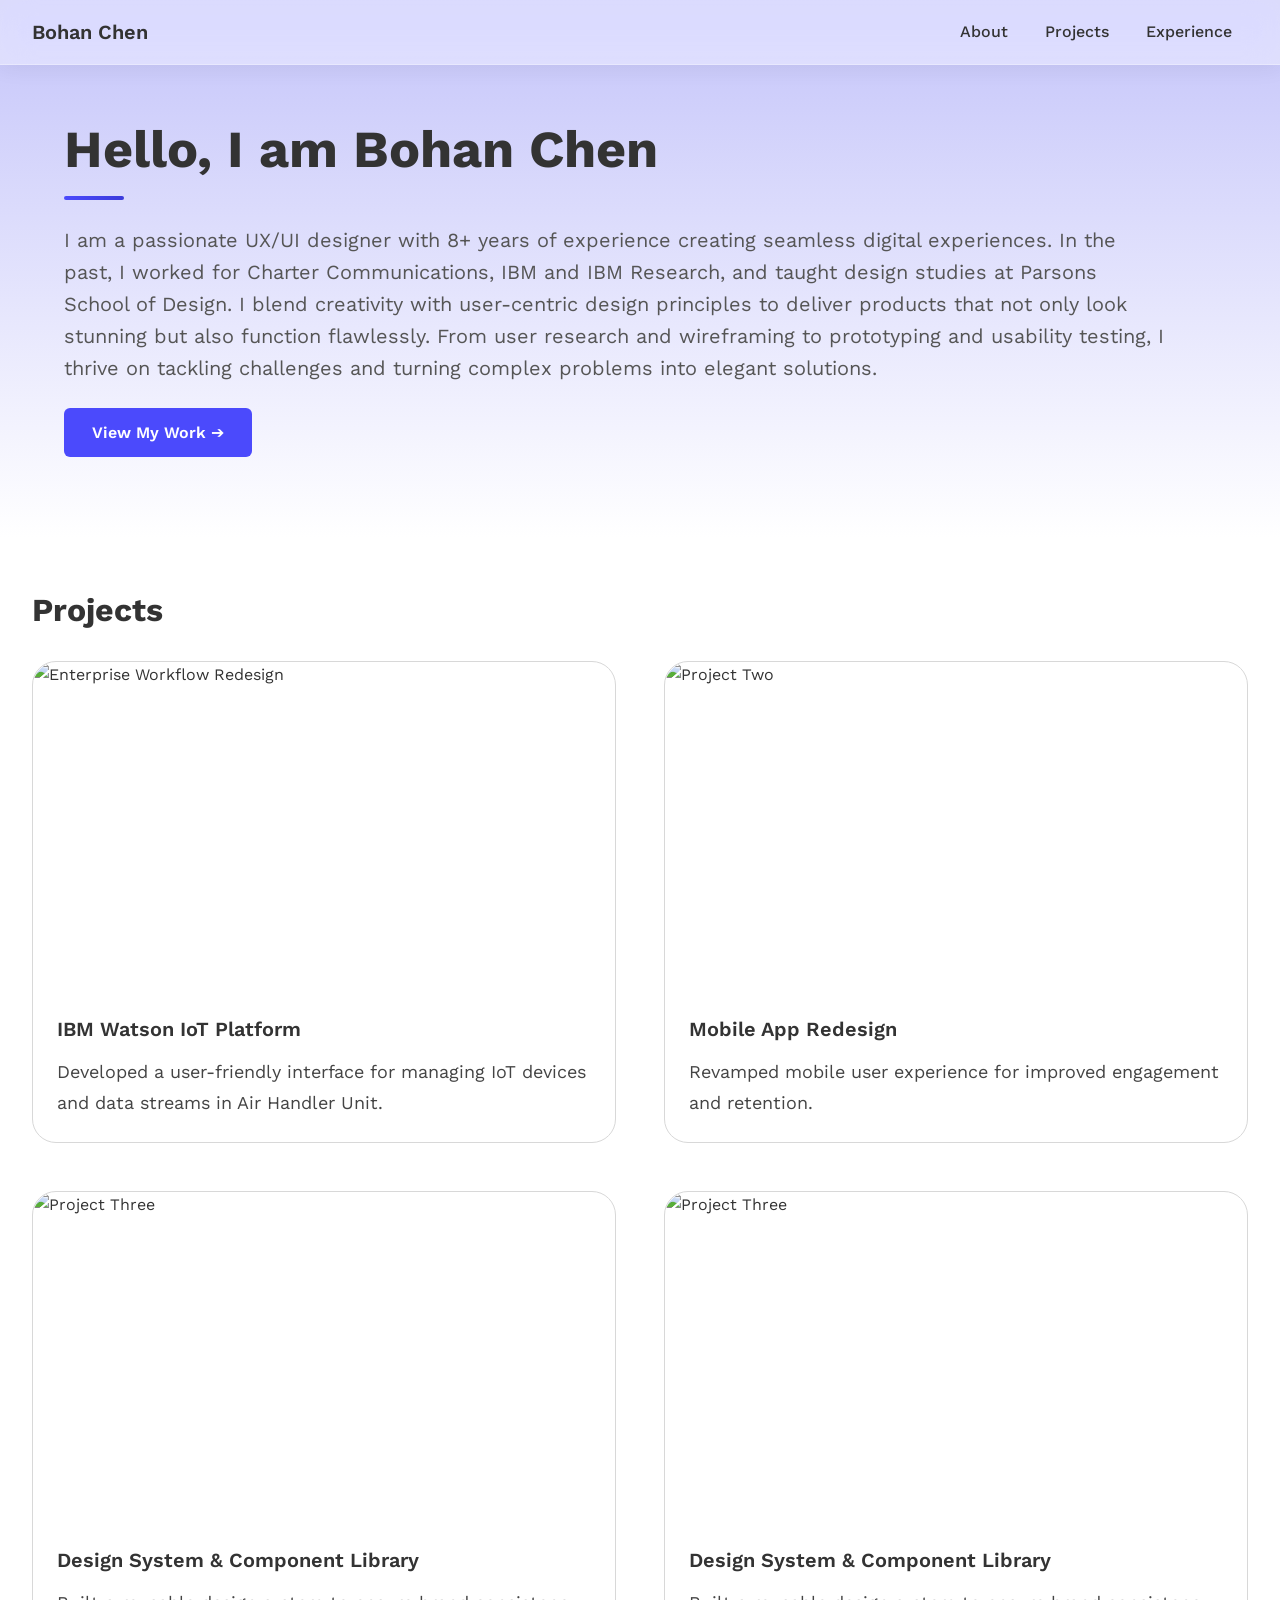
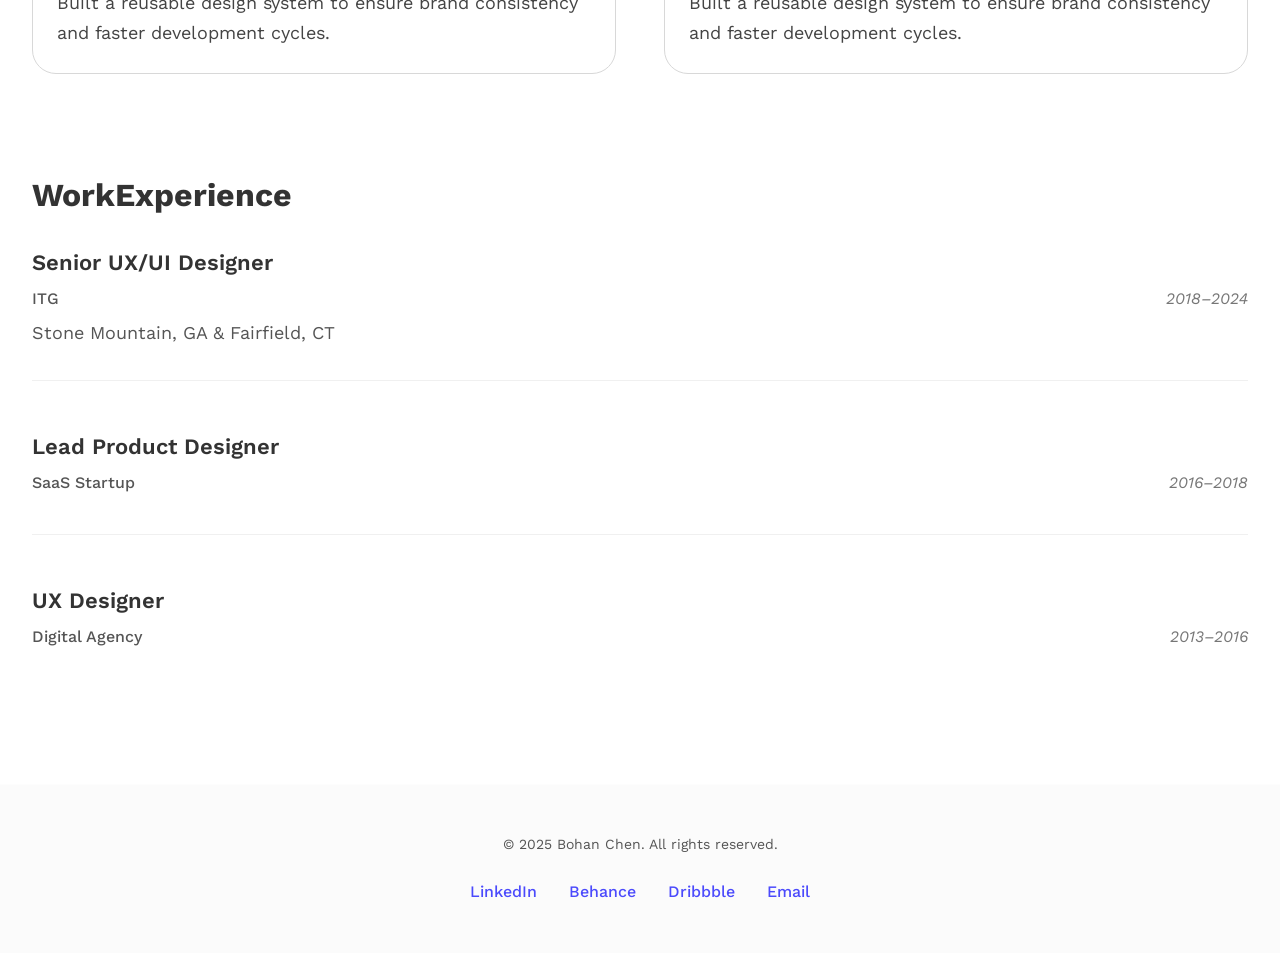
==== commit ff375a71: "update project details page" ====
--- a/index.html
+++ b/index.html
@@ -44,7 +44,7 @@
             challenges and turning complex problems into elegant solutions.
           </p>
           <!-- Button -->
-          <a href="#projects" class="hero-btn">
+          <a href="#projects" class="primary-btn">
             View My Work
             <span class="btn-icon">➔</span>
           </a>
@@ -65,10 +65,10 @@
               class="project-image"
             />
             <div class="project-content">
-              <h3>Enterprise Workflow Redesign</h3>
+              <h3>IBM Watson IoT Platform</h3>
               <p>
-                Optimized complex workflows for better usability and efficiency
-                in enterprise systems.
+                Developed a user-friendly interface for managing IoT devices
+                and data streams in Air Handler Unit.
               </p>
             </div>
           </div>
@@ -125,7 +125,7 @@
 
     <!-- EXPERIENCE -->
     <section id="experience" class="section experience-section">
-      <h2>Experience</h2>
+      <h2>WorkExperience</h2>
 
       <div class="experience-item">
         <h3 class="job-title">Senior UX/UI Designer</h3>
--- a/CSS/styles.css
+++ b/CSS/styles.css
@@ -156,7 +156,7 @@
 /* ---------------------------------- */
 /* BUTTONS */
 /* ---------------------------------- */
-.hero-btn {
+.primary-btn {
     display: inline-block;
     padding: 12px 28px;
     background-color: var(--color-primary);
@@ -168,7 +168,7 @@
     margin-top: var(--spacing-md);
 }
 
-.hero-btn:hover {
+.primary-btn:hover {
     background-color: var(--color-primary-dark);
     transform: translateY(-2px);
 }
@@ -178,7 +178,7 @@
 /* ---------------------------------- */
 .about-section {
     padding: 120px var(--spacing-lg) 80px;
-    background: linear-gradient(to bottom, rgba(255,255,255,1), rgba(250,250,255,1));
+    background: linear-gradient(to bottom, #c4c4fa, #ffffff);
     text-align: left;
 }
 
@@ -228,6 +228,9 @@
     .about-text .large-text {
         font-size: 16px;
     }
+    .about-container {
+        padding: 0 ;
+    }
 }
 
 /* ---------------------------------- */
@@ -269,8 +272,9 @@
 
 .project-card {
     background: var(--color-bg);
-    border-radius: 12px;
-    box-shadow: 0 4px 18px rgba(0,0,0,0.06);
+    border-radius: 24px;
+    /* box-shadow: 0 4px 18px rgba(0,0,0,0.06); */
+    border: #d8d8d8 1px solid;
     overflow: hidden;
     display: flex;
     flex-direction: column;
@@ -279,15 +283,15 @@
 
 .project-card:hover {
     transform: translateY(-4px);
-    box-shadow: 0 8px 28px rgba(0,0,0,0.1);
+    box-shadow: 0 8px 28px rgba(0,0,0,0.05);
 }
 
 .project-card img {
     width: 100%;
     aspect-ratio: 16 / 9;
     object-fit: cover;
-    border-top-left-radius: 12px;
-    border-top-right-radius: 12px;
+    border-top-left-radius: 24px;
+    border-top-right-radius: 24px;
 }
 
 .project-card .project-content {
@@ -389,60 +393,111 @@
     text-decoration: underline;
 }
 
-/* ---------------------------------- */
-/* PROJECT DETAIL PAGE STYLES */
-/* ---------------------------------- */
-.hero-image {
+/* -------------------------
+   PROJECT DETAIL PAGE
+-------------------------- */
+
+/* HERO IMAGE WRAPPER */
+.project-hero-wrapper {
     width: 100%;
-    aspect-ratio: 16 / 6;
+    max-width: 1440px;
+    margin: 0 auto;
+    padding-top: 120px; /* account for fixed header */
+    padding-left: 32px;
+    padding-right: 32px;
+}
+
+.project-hero-image {
+    width: 100%;
+    border-radius: 16px;
     object-fit: cover;
     display: block;
-}
-
+    aspect-ratio: 16 / 7; /* slightly cinematic */
+    /* box-shadow: 0 4px 20px rgba(0,0,0,0.06); */
+}
+
+
+/* MAIN PROJECT CONTENT WRAPPER */
+.project-content-wrapper {
+    width: 100%;
+    display: flex;
+    justify-content: center;
+    margin-top: 48px;
+    padding-left: 32px;
+    padding-right: 32px;
+}
+
+.project-content {
+    width: 100%;
+    max-width: 1000px;
+}
+
+
+/* TITLES */
 .project-title h1 {
-    font-size: 36px;
+    font-size: 40px;
     font-weight: 800;
     margin-bottom: 12px;
-}
-
-.project-title h2 {
+    color: #111;
+    text-align: center;
+}
+
+.project-title p {
     font-size: 20px;
-    font-weight: 400;
-    color: var(--color-text-secondary);
-}
-
-.project-bullets ul {
-    list-style-type: disc;
-    margin-left: var(--spacing-md);
-}
-
-.project-chart table {
-    width: 100%;
-    border-collapse: collapse;
-    margin-top: var(--spacing-sm);
-}
-
-.project-chart th,
-.project-chart td {
-    border: 1px solid #ddd;
-    padding: 12px;
+    color: #555;
+    margin-bottom: 32px;
     text-align: center;
 }
 
-.project-chart th {
-    background-color: #f4f4f4;
-    font-weight: 600;
-}
-
-.image-grid {
-    display: grid;
-    grid-template-columns: repeat(auto-fit, minmax(280px, 1fr));
-    gap: var(--spacing-sm);
-    margin-top: var(--spacing-sm);
-}
-
-.image-grid img {
-    width: 100%;
-    border-radius: 8px;
-    object-fit: cover;
-}
+/* SECTIONS */
+.project-content section {
+    margin-bottom: 48px;
+}
+
+.project-content h2 {
+    font-size: 28px;
+    font-weight: 700;
+    margin-bottom: 16px;
+    color: #111;
+}
+
+.project-content p {
+    font-size: 18px;
+    color: #444;
+    line-height: 1.7;
+}
+
+
+/* -------------------------
+   MOBILE RESPONSIVE
+-------------------------- */
+@media (max-width: 768px) {
+
+    .project-hero-wrapper {
+        padding-left: 16px;
+        padding-right: 16px;
+        padding-top: 100px;
+    }
+
+    .project-content-wrapper {
+        padding-left: 16px;
+        padding-right: 16px;
+    }
+
+    .project-title h1 {
+        font-size: 30px;
+    }
+
+    .project-title h2 {
+        font-size: 18px;
+    }
+
+    .project-content h2 {
+        font-size: 22px;
+    }
+
+    .project-content p,
+    .project-bullets li {
+        font-size: 16px;
+    }
+}
